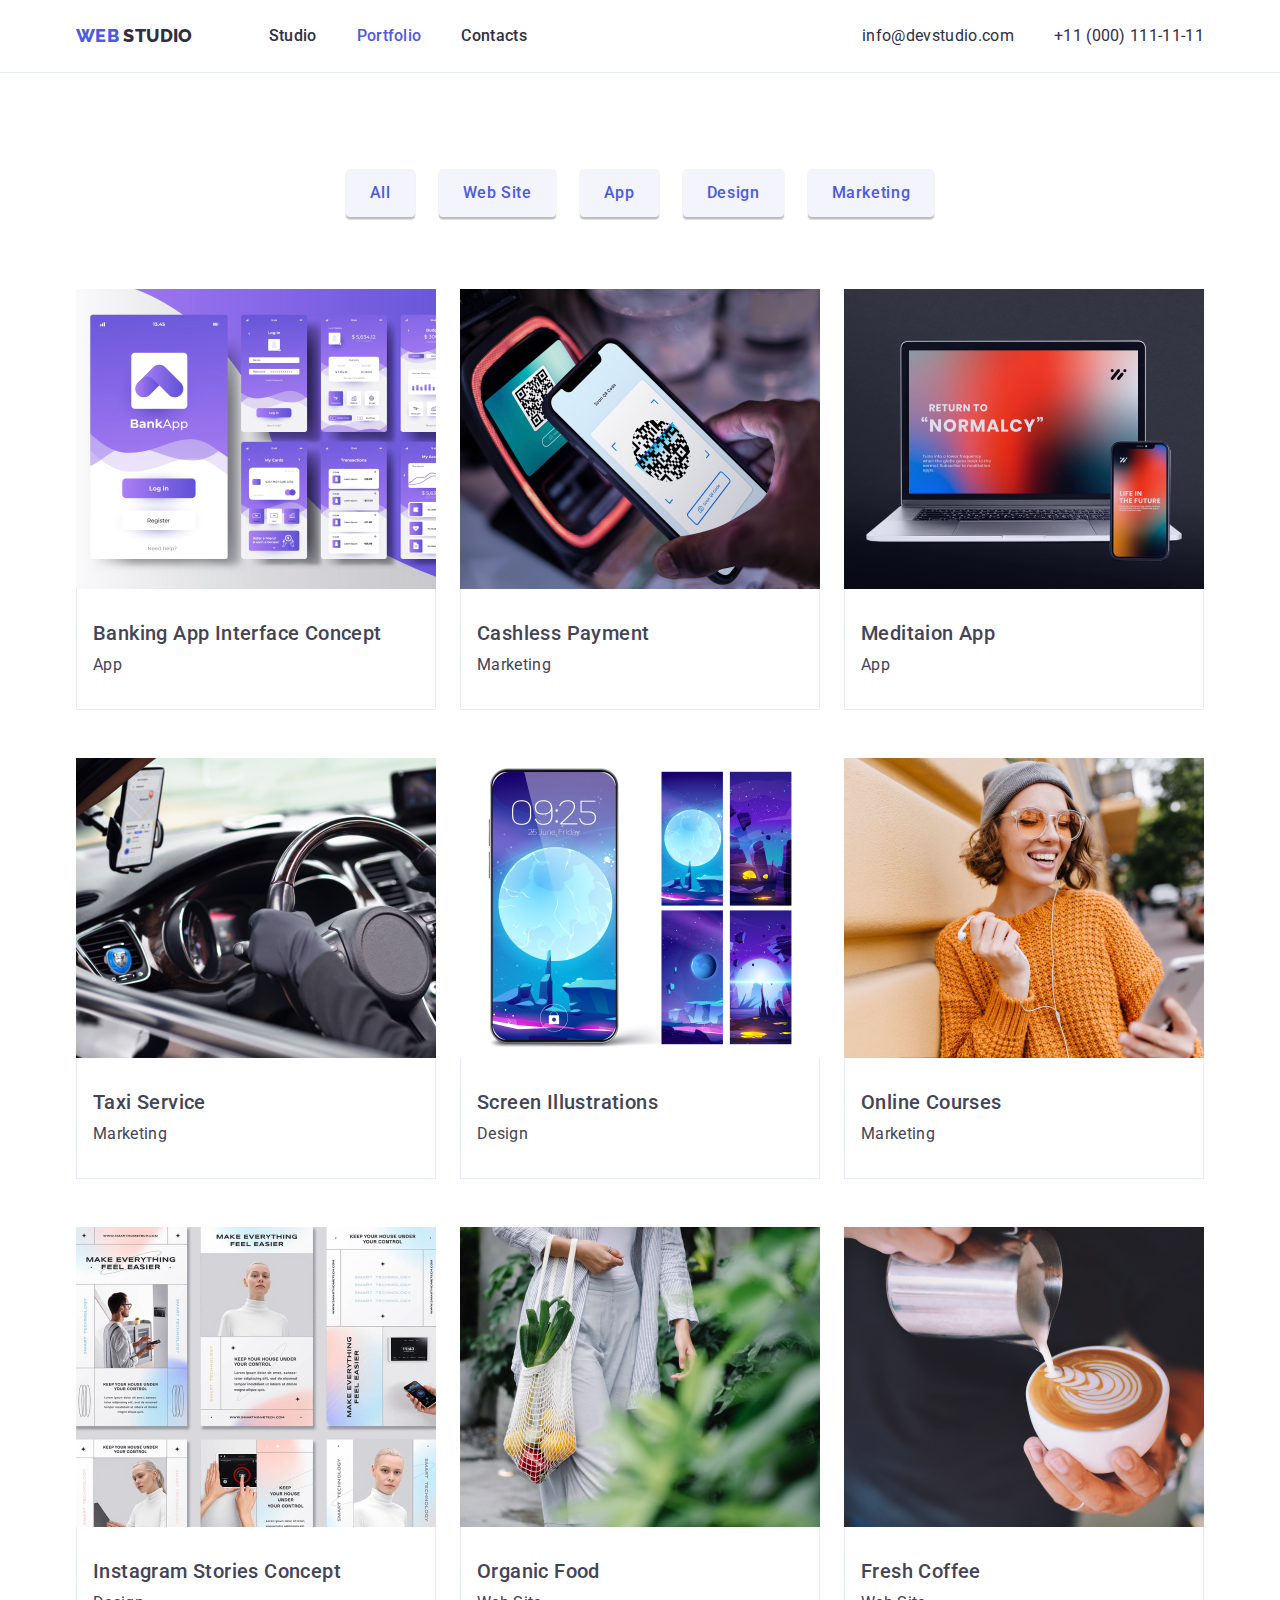
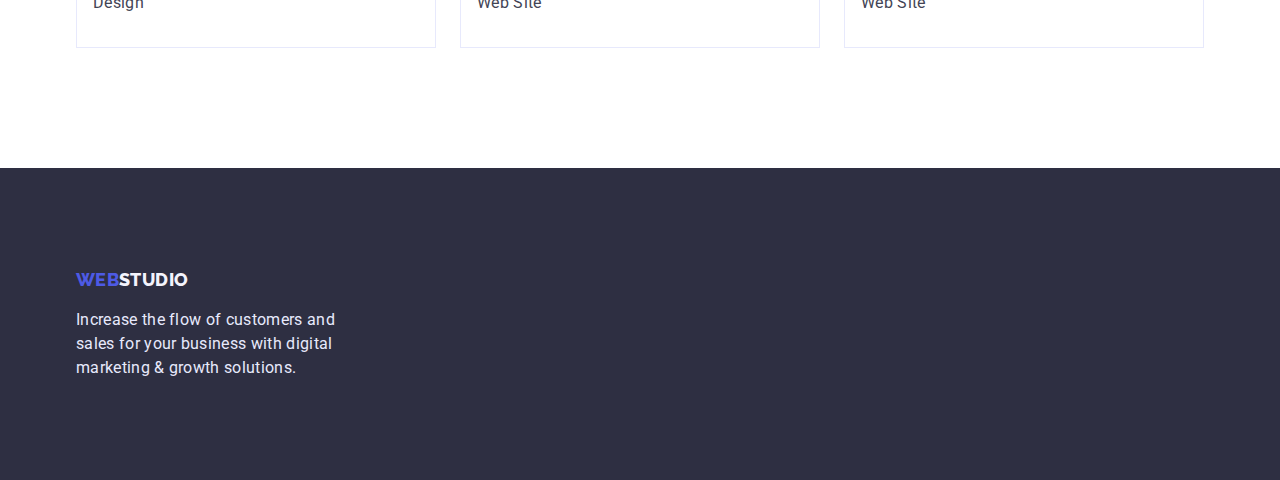
==== portfolio.html @ 1e1773e6 "Initial commit" ====
<!DOCTYPE html>
<html lang="en">
	<head>
		<meta charset="UTF-8" />
		<meta http-equiv="X-UA-Compatible" content="IE=edge" />
		<meta name="viewport" content="width=device-width, initial-scale=1.0" />
		<title>Портфоліо</title>
		<link rel="preconnect" href="https://fonts.googleapis.com" />
		<link rel="preconnect" href="https://fonts.gstatic.com" crossorigin />
		<link
			href="https://fonts.googleapis.com/css2?family=Raleway:wght@800&family=Roboto:wght@400;500;700;900&display=swap"
			rel="stylesheet"
		/>
		<link
			rel="stylesheet"
			href="https://cdnjs.cloudflare.com/ajax/libs/modern-normalize/1.1.0/modern-normalize.min.css"
		/>
		<link rel="stylesheet" href="./css/styles.css" />
	</head>
	<body>
		<header class="header-forborder">
			<div class="container header-full">
				<nav class="header">
					<a href="index.html" class="logo">
						<span>WEB</span>
						STUDIO
					</a>
					<ul class="header-nav">
						<li><a href="index.html">Studio</a></li>
						<li><a href="portfolio.html" class="current">Portfolio</a></li>
						<li><a href="#">Contacts</a></li>
					</ul>
				</nav>
				<ul class="contacts">
					<li><a href="mailto:info@devstudio.com">info@devstudio.com</a></li>
					<li><a href="tel:+110001111111">+11 (000) 111-11-11</a></li>
				</ul>
			</div>
		</header>
		<main>
			<section class="main-cards">
				<div class="container">
					<h1 class="visually-hidden">Portfolio</h1>
					<ul class="portfolio">
						<li>
							<button type="button" class="portfolio-btn">All</button>
						</li>
						<li>
							<button type="button" class="portfolio-btn">Web Site</button>
						</li>
						<li>
							<button type="button" class="portfolio-btn">App</button>
						</li>
						<li>
							<button type="button" class="portfolio-btn">Design</button>
						</li>
						<li>
							<button type="button" class="portfolio-btn">Marketing</button>
						</li>
					</ul>

					<ul class="cards">
						<li class="item">
							<img src="./images/img-p-1.jpg" alt="Banking App Interface Concept" width="360" />
							<div class="card-content">
								<h2>Banking App Interface Concept</h2>
								<p>App</p>
							</div>
						</li>

						<li class="item">
							<img src="./images/img-p-2.jpg" alt="Cashless Payment" width="360" />
							<div class="card-content">
								<h2>Cashless Payment</h2>
								<p>Marketing</p>
							</div>
						</li>

						<li class="item">
							<img src="./images/img-p-3.jpg" alt="Meditaion App" width="360" />
							<div class="card-content">
								<h2>Meditaion App</h2>
								<p>App</p>
							</div>
						</li>

						<li class="item">
							<img src="./images/img-p-4.jpg" alt="Taxi Service" width="360" />
							<div class="card-content">
								<h2>Taxi Service</h2>
								<p>Marketing</p>
							</div>
						</li>

						<li class="item">
							<img src="./images/img-p-5.jpg" alt="Screen Illustrations" width="360" />
							<div class="card-content">
								<h2>Screen Illustrations</h2>
								<p>Design</p>
							</div>
						</li>

						<li class="item">
							<img src="./images/img-p-6.jpg" alt="Online Courses" width="360" />
							<div class="card-content">
								<h2>Online Courses</h2>
								<p>Marketing</p>
							</div>
						</li>

						<li class="item">
							<img src="./images/img-p-7.jpg" alt="Instagram Stories Concept" width="360" />
							<div class="card-content">
								<h2>Instagram Stories Concept</h2>
								<p>Design</p>
							</div>
						</li>

						<li class="item">
							<img src="./images/img-p-8.jpg" alt="Organic Food" width="360" />
							<div class="card-content">
								<h2>Organic Food</h2>
								<p>Web Site</p>
							</div>
						</li>

						<li class="item">
							<img src="./images/img-p-9.jpg" alt="Fresh Coffee" width="360" />
							<div class="card-content">
								<h2>Fresh Coffee</h2>
								<p>Web Site</p>
							</div>
						</li>
					</ul>
				</div>
			</section>
		</main>
		<footer>
			<div class="container">
				<a href="index.html" class="logo">
					<span>WEB</span>
					STUDIO
				</a>
				<p class="footer-text">
					Increase the flow of customers and sales for your business with digital marketing & growth solutions.
				</p>
			</div>
		</footer>
	</body>
</html>
---- css/styles.css ----
:root {
	--main-font: "Roboto", sans-serif;
	--secondary-font: "Raleway", sans-serif;

	--primary-bgc: #ffffff;
	--primary-text-color: #ffffff;
	--main-dark: #434455;
	--color-header: #2e2f42;
	--color-h: #2e2f42;
	--footer-bgc: #2e2f42;
	--footer-logo-color: #f4f4fd;
	--footer-text-color: #e7e9fc;
	--portfolio-team-bgc: #f4f4fd;
	--main-blue: #4d5ae5;
	--button-after: #404bbf;
	--order-button-hover: #404bbf;
	--nav-active: #404bbf;

	--card-left-gap: 24px;
	--card-top-gap: 48px;
}

/* Container */

.container {
	margin: 0 auto;
	padding: 0 15px;
	width: 1158px;
}

/* стилі = 0 */

h1,
h2,
h3,
h4,
h5,
h6,
ul,
p {
	margin: 0;
	padding: 0;
}

img {
	display: block;
	max-width: 100%;
	height: auto;
}

.section {
	padding-top: 120px;
	padding-bottom: 120px;
}

body {
	font-family: var(--main-font);
	color: var(--main-dark);
	background-color: var(--primary-bgc);
	font-size: 16px;
	letter-spacing: 0.02em;
}
.logo {
	font-family: var(--secondary-font);
	font-weight: 800;
	font-size: 18px;
	line-height: 1.3333;
	letter-spacing: 0.02em;
	color: var(--color-header);

	display: flex;
	margin-right: 76px;
}
footer .logo {
	color: var(--footer-logo-color);

	margin-bottom: 16px;
}
.logo > span {
	color: var(--main-blue);
}
.logo:visited {
	color: var(--color-header);
}
footer .logo:visited {
	color: var(--footer-logo-color);
}

.header-full {
	display: flex;
	align-items: center;
}

.header {
	display: flex;
}
.header-nav {
	display: flex;

	font-weight: 500;
}

.header-forborder {
	border-bottom: 1px solid var(--footer-text-color);
}

.contacts {
	display: flex;

	margin-left: auto;
}
.contacts li + li {
	margin-left: 40px;
}
.header-full a {
	padding: 24px 0;
	display: block;
}
.header-nav li:not(:last-child) {
	margin-right: 40px;
}

.header-nav a,
.contacts a {
	color: var(--color-header);

	line-height: 1.5;
}

.header-nav a.current {
	color: var(--main-blue);
}

.header-nav a:active,
.header-nav a:focus,
.contacts a:active,
.contacts a:focus,
.header-nav a:hover,
.contacts a:hover {
	color: var(--nav-active);
}

p {
	line-height: 1.5;
}

li {
	list-style-type: none;
}
a {
	text-decoration: none;
}
.business,
footer {
	background-color: var(--footer-bgc);
}
.business {
	padding: 188px 0;
	text-align: center;
}
.business h1 {
	font-weight: 700;
	font-size: 56px;
	line-height: 1.07;
	letter-spacing: 0.02em;
	color: var(--primary-text-color);

	width: 496px;
	margin-bottom: 48px;
	display: block;

	margin-left: auto;
	margin-right: auto;
}

.button-order {
	display: inline-block;
	min-width: 169px;
	height: 56px;

	font-weight: 500;
	color: var(--primary-text-color);
	background-color: var(--main-blue);
	cursor: pointer;
	font-family: var(--main-font);
	font-weight: 500;
	font-size: 16px;
	line-height: 1.5;
	letter-spacing: 0.04em;
	text-align: center;

	border: 0;
	padding: 16px 32px;
	box-shadow: 0px 4px 4px rgba(0, 0, 0, 0.15);
	border-radius: 4px;
}
.button-order:hover {
	background-color: var(--order-button-hover);
}

.advantages {
	padding: 120px 0;
}
.advantages ul {
	display: flex;
	gap: 24px;
}
.advantages-content {
	width: 264px;
}

.advantages-content h3 {
	margin-bottom: 8px;
}
.advantages-text {
	line-height: 1.5;
}

.what-doing-img {
	display: flex;
}
.what-doing-img li + li {
	margin-left: 24px;
}

.what-doing {
	padding-bottom: 120px;
}

.h2-team-centet {
	text-align: center;
}

.team ul {
	display: flex;
}

.team li {
	width: 264px;
	background-color: var(--primary-bgc);
	box-shadow: 0px 1px 6px rgba(46, 47, 66, 0.08), 0px 1px 1px rgba(46, 47, 66, 0.16), 0px 2px 1px rgba(46, 47, 66, 0.08);
	border-radius: 0px 0px 4px 4px;
}

.team li + li {
	margin-left: 24px;
}

.advantages h2,
.what-doing h2,
.team h2 {
	font-weight: 700;
	font-size: 36px;
	line-height: 1.11;
	letter-spacing: 0.02em;
	color: var(--color-h);
	text-align: center;

	margin-bottom: 72px;
}

.team-card-content {
	padding: 32px 16px;
	text-align: center;
}
.advantages h3,
.team h3 {
	font-weight: 500;
	font-size: 20px;
	line-height: 1.2;
	letter-spacing: 0.02em;
	color: var(--color-h);

	margin-bottom: 8px;
}

.portfolio {
	display: flex;
	margin-bottom: 72px;
	justify-content: center;
}
.portfolio li:not(:last-child) {
	margin-right: 24px;
}
.portfolio-btn {
	box-shadow: 0px 3px 1px rgba(0, 0, 0, 0.1), 0px 2px 1px rgba(0, 0, 0, 0.08), 0px 2px 2px rgba(0, 0, 0, 0.12);
	border-radius: 4px;
	border: 0;
	padding: 12px 24px;

	background-color: var(--portfolio-team-bgc);
	font-weight: 500;
	color: var(--main-blue);
	cursor: pointer;

	font-family: var(--main-font);
	font-weight: 500;
	font-size: 16px;
	line-height: 1.5;
	letter-spacing: 0.04em;
}

.portfolio-btn:hover,
.portfolio-btn:focus {
	color: var(--primary-text-color);
	background-color: var(--main-blue);
}
.cards h2 {
	font-weight: 500;
	font-size: 20px;
	line-height: 1.2;
	letter-spacing: 0.02em;
}
.cards h3 {
	line-height: 1.5;
}

.main-cards {
	padding-top: 96px;
	padding-bottom: 120px;
}

.cards {
	display: flex;
	flex-wrap: wrap;
	gap: 48px 24px;
}

.card-content {
	padding-top: 32px;
	padding-left: 16px;
	padding-bottom: 32px;
	border: 1px solid var(--footer-text-color);
	border-top: 0;
}

.item h2 {
	margin-bottom: 8px;
}

.team {
	background-color: var(--portfolio-team-bgc);
	padding-bottom: 120px;
	padding-top: 120px;
}

footer {
	padding-top: 100px;
	padding-bottom: 100px;
}

.footer-text {
	color: var(--footer-text-color);
	line-height: 1.5;
	width: 264px;
}

.visually-hidden {
	position: absolute;
	width: 1px;
	height: 1px;
	margin: -1px;
	border: 0;
	padding: 0;

	white-space: nowrap;
	clip-path: inset(100%);
	clip: rect(0 0 0 0);
	overflow: hidden;
}
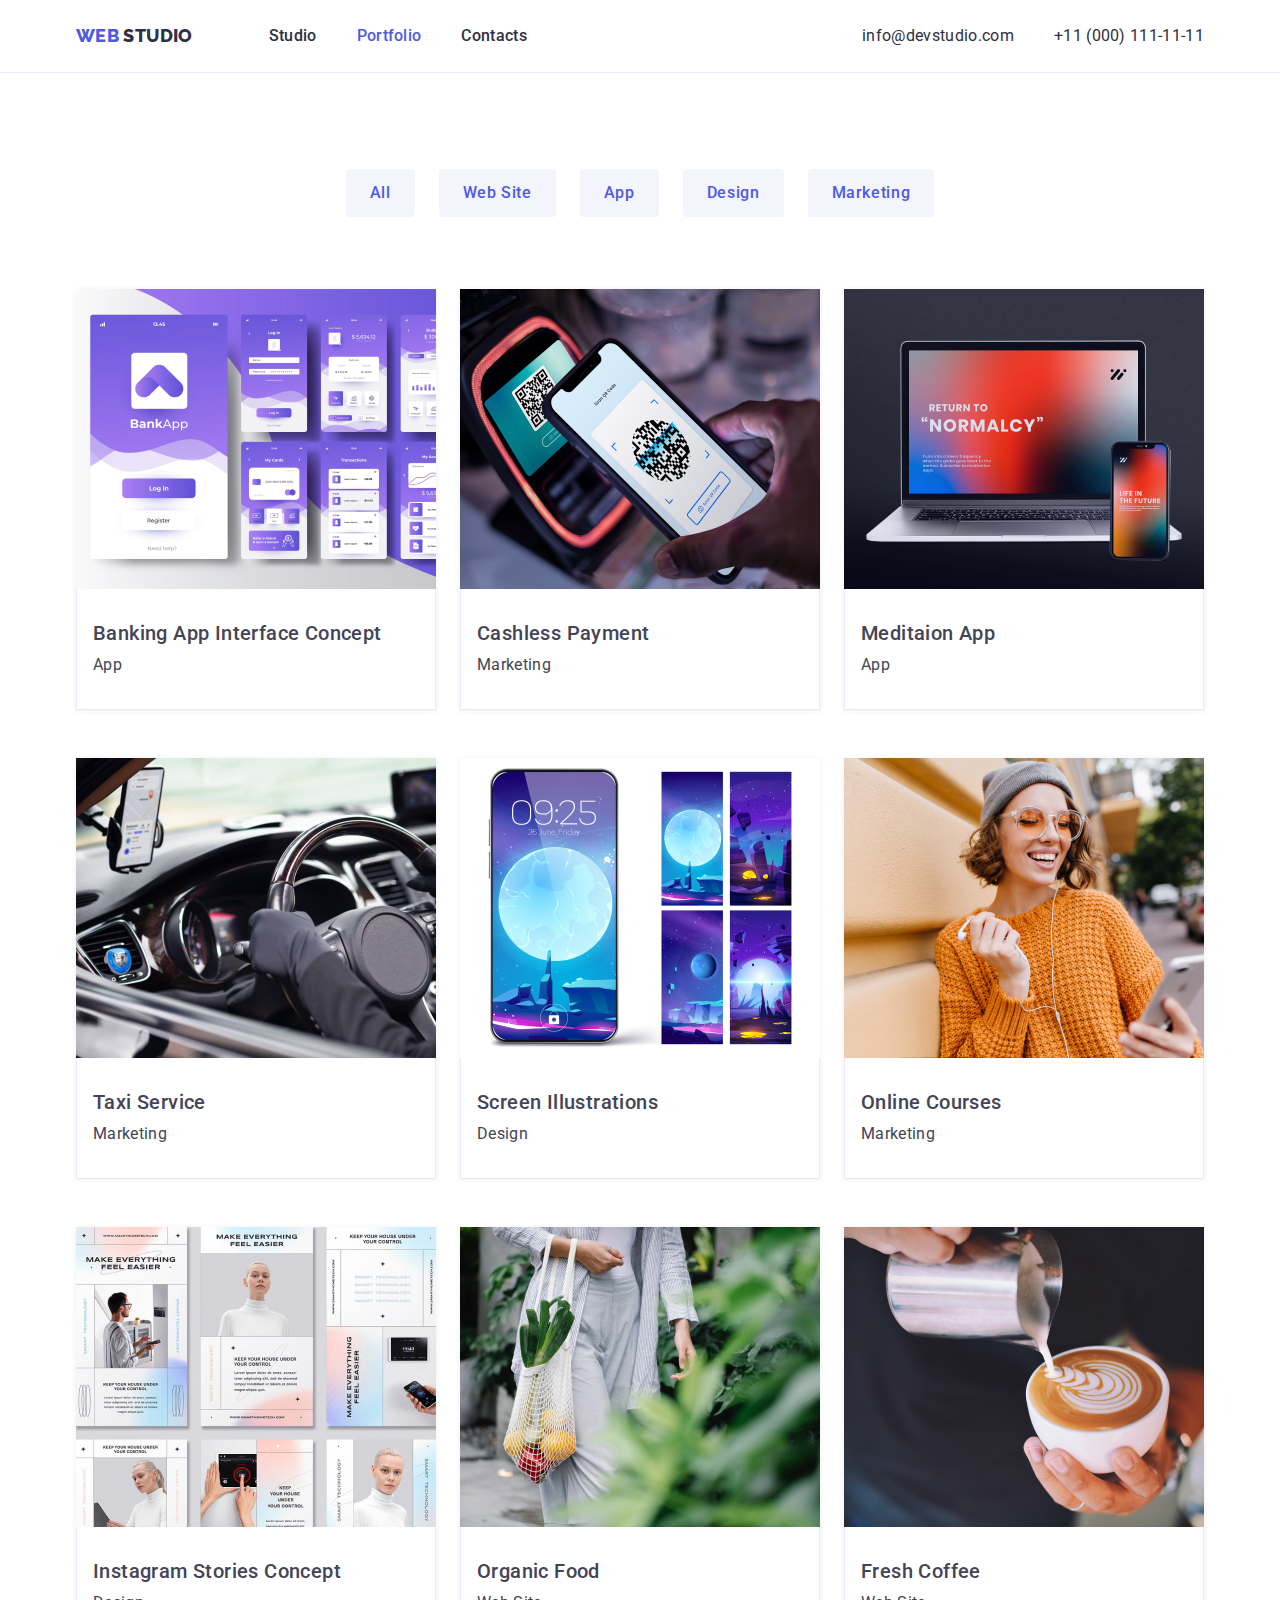
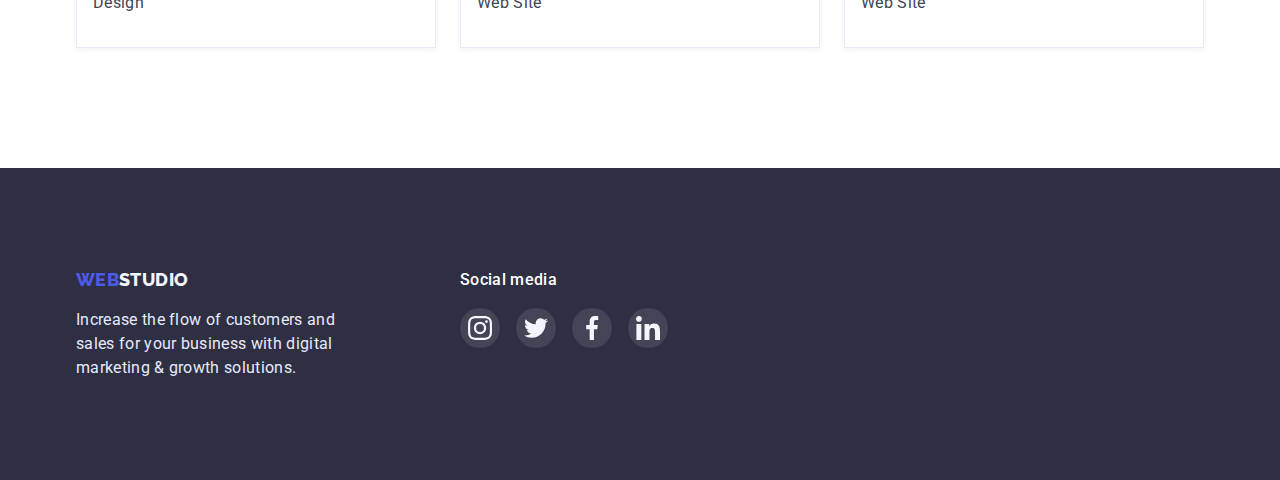
==== commit 3a460532: "26-01 changed" ====
--- a/portfolio.html
+++ b/portfolio.html
@@ -61,89 +61,135 @@
 
 					<ul class="cards">
 						<li class="item">
-							<img src="./images/img-p-1.jpg" alt="Banking App Interface Concept" width="360" />
-							<div class="card-content">
-								<h2>Banking App Interface Concept</h2>
-								<p>App</p>
-							</div>
+							<a href="#" class="card-link">
+								<img src="./images/img-p-1.jpg" alt="Banking App Interface Concept" width="360" />
+								<div class="card-content">
+									<h2>Banking App Interface Concept</h2>
+									<p>App</p>
+								</div>
+							</a>
 						</li>
 
 						<li class="item">
-							<img src="./images/img-p-2.jpg" alt="Cashless Payment" width="360" />
-							<div class="card-content">
-								<h2>Cashless Payment</h2>
-								<p>Marketing</p>
-							</div>
+							<a href="#" class="card-link">
+								<img src="./images/img-p-2.jpg" alt="Cashless Payment" width="360" />
+								<div class="card-content">
+									<h2>Cashless Payment</h2>
+									<p>Marketing</p>
+								</div>
+							</a>
 						</li>
 
 						<li class="item">
-							<img src="./images/img-p-3.jpg" alt="Meditaion App" width="360" />
-							<div class="card-content">
-								<h2>Meditaion App</h2>
-								<p>App</p>
-							</div>
+							<a href="#" class="card-link">
+								<img src="./images/img-p-3.jpg" alt="Meditaion App" width="360" />
+								<div class="card-content">
+									<h2>Meditaion App</h2>
+									<p>App</p>
+								</div>
+							</a>
 						</li>
 
 						<li class="item">
-							<img src="./images/img-p-4.jpg" alt="Taxi Service" width="360" />
-							<div class="card-content">
-								<h2>Taxi Service</h2>
-								<p>Marketing</p>
-							</div>
+							<a href="#" class="card-link">
+								<img src="./images/img-p-4.jpg" alt="Taxi Service" width="360" />
+								<div class="card-content">
+									<h2>Taxi Service</h2>
+									<p>Marketing</p>
+								</div>
+							</a>
 						</li>
 
 						<li class="item">
-							<img src="./images/img-p-5.jpg" alt="Screen Illustrations" width="360" />
-							<div class="card-content">
-								<h2>Screen Illustrations</h2>
-								<p>Design</p>
-							</div>
+							<a href="#" class="card-link">
+								<img src="./images/img-p-5.jpg" alt="Screen Illustrations" width="360" />
+								<div class="card-content">
+									<h2>Screen Illustrations</h2>
+									<p>Design</p>
+								</div>
+							</a>
 						</li>
 
 						<li class="item">
-							<img src="./images/img-p-6.jpg" alt="Online Courses" width="360" />
-							<div class="card-content">
-								<h2>Online Courses</h2>
-								<p>Marketing</p>
-							</div>
+							<a href="#" class="card-link">
+								<img src="./images/img-p-6.jpg" alt="Online Courses" width="360" />
+								<div class="card-content">
+									<h2>Online Courses</h2>
+									<p>Marketing</p>
+								</div>
+							</a>
 						</li>
 
 						<li class="item">
-							<img src="./images/img-p-7.jpg" alt="Instagram Stories Concept" width="360" />
-							<div class="card-content">
-								<h2>Instagram Stories Concept</h2>
-								<p>Design</p>
-							</div>
+							<a href="#" class="card-link">
+								<img src="./images/img-p-7.jpg" alt="Instagram Stories Concept" width="360" />
+								<div class="card-content">
+									<h2>Instagram Stories Concept</h2>
+									<p>Design</p>
+								</div>
+							</a>
 						</li>
 
 						<li class="item">
-							<img src="./images/img-p-8.jpg" alt="Organic Food" width="360" />
-							<div class="card-content">
-								<h2>Organic Food</h2>
-								<p>Web Site</p>
-							</div>
+							<a href="#" class="card-link">
+								<img src="./images/img-p-8.jpg" alt="Organic Food" width="360" />
+								<div class="card-content">
+									<h2>Organic Food</h2>
+									<p>Web Site</p>
+								</div>
+							</a>
 						</li>
 
 						<li class="item">
-							<img src="./images/img-p-9.jpg" alt="Fresh Coffee" width="360" />
-							<div class="card-content">
-								<h2>Fresh Coffee</h2>
-								<p>Web Site</p>
-							</div>
+							<a href="#" class="card-link">
+								<img src="./images/img-p-9.jpg" alt="Fresh Coffee" width="360" />
+								<div class="card-content">
+									<h2>Fresh Coffee</h2>
+									<p>Web Site</p>
+								</div>
+							</a>
 						</li>
 					</ul>
 				</div>
 			</section>
 		</main>
 		<footer>
-			<div class="container">
-				<a href="index.html" class="logo">
-					<span>WEB</span>
-					STUDIO
-				</a>
-				<p class="footer-text">
-					Increase the flow of customers and sales for your business with digital marketing & growth solutions.
-				</p>
+			<div class="container footer-content">
+					<div class="footer-logo">
+						<a href="index.html" class="logo">
+							<span>WEB</span>
+							STUDIO
+						</a>
+						<p class="footer-text">
+							Increase the flow of customers and sales for your business with digital marketing & growth solutions.
+						</p>
+					</div>
+					<div class="footer-media">
+						<p class="footer-text-media">Social media</p>
+						<ul class="footer-soc-media">
+							<li>
+								<a href="#" class="footer-soc-medias"><svg class="soc-medias-icon">
+									<use href="./images/icons.svg#icon-instagram"></use>
+								</svg></a>
+							</li>
+							<li>
+								<a href="#" class="footer-soc-medias"><svg class="soc-medias-icon">
+									<use href="./images/icons.svg#icon-twitter"></use>
+								</svg></a>
+							</li>
+							<li>
+								<a href="#" class="footer-soc-medias"><svg class="soc-medias-icon">
+									<use href="./images/icons.svg#icon-facebook"></use>
+								</svg></a>
+							</li>
+							<li>
+								<a href="#" class="footer-soc-medias"><svg class="soc-medias-icon">
+									<use href="./images/icons.svg#icon-linkedin"></use>
+								</svg></a>
+							</li>
+						</ul>
+					</div>
+				</ul>
 			</div>
 		</footer>
 	</body>
--- a/css/styles.css
+++ b/css/styles.css
@@ -15,6 +15,9 @@
 	--button-after: #404bbf;
 	--order-button-hover: #404bbf;
 	--nav-active: #404bbf;
+	--icons: #8e8f99;
+	--icons-after: #404bbf;
+	--footer-medias-hover: #31d0aa;
 
 	--card-left-gap: 24px;
 	--card-top-gap: 48px;
@@ -157,7 +160,18 @@
 .business {
 	padding: 188px 0;
 	text-align: center;
-}
+	height: 600px;
+	max-width: 1440px;
+	margin-left: auto;
+	margin-right: auto;
+
+	background-image: linear-gradient(to right, rgba(46, 47, 66, 0.7), rgba(46, 47, 66, 0.7)),
+		url("../images/hero-bg-office.jpg");
+	background-size: cover;
+	background-repeat: no-repeat;
+	background-position: center;
+}
+
 .business h1 {
 	font-weight: 700;
 	font-size: 56px;
@@ -216,6 +230,22 @@
 	line-height: 1.5;
 }
 
+.adv-sec-for-icons {
+	display: flex;
+	height: 112px;
+	background-color: var(--portfolio-team-bgc);
+	margin-bottom: 8px;
+
+	align-items: center;
+	justify-content: center;
+	border-radius: 4px;
+}
+
+.adv-icons {
+	height: 64px;
+	width: 64px;
+}
+
 .what-doing-img {
 	display: flex;
 }
@@ -235,7 +265,7 @@
 	display: flex;
 }
 
-.team li {
+.team-card {
 	width: 264px;
 	background-color: var(--primary-bgc);
 	box-shadow: 0px 1px 6px rgba(46, 47, 66, 0.08), 0px 1px 1px rgba(46, 47, 66, 0.16), 0px 2px 1px rgba(46, 47, 66, 0.08);
@@ -246,9 +276,40 @@
 	margin-left: 24px;
 }
 
+.team-media {
+	display: flex;
+}
+
+.team-soc-link {
+	display: inline-block;
+}
+
+.team-media .team-soc {
+	display: flex;
+	width: 40px;
+	height: 40px;
+	border-radius: 50%;
+	background-color: var(--main-blue);
+	align-items: center;
+	justify-content: center;
+}
+
+.team-media .team-soc:active,
+.team-media .team-soc:hover,
+.team-media .team-soc:focus {
+	background-color: var(--button-after);
+}
+
+.team-soc-icon {
+	display: inline-block;
+	height: 16px;
+	width: 16px;
+}
+
 .advantages h2,
 .what-doing h2,
-.team h2 {
+.team h2,
+.customers h2 {
 	font-weight: 700;
 	font-size: 36px;
 	line-height: 1.11;
@@ -263,6 +324,11 @@
 	padding: 32px 16px;
 	text-align: center;
 }
+
+.team-card-content p {
+	margin-bottom: 8px;
+}
+
 .advantages h3,
 .team h3 {
 	font-weight: 500;
@@ -283,7 +349,6 @@
 	margin-right: 24px;
 }
 .portfolio-btn {
-	box-shadow: 0px 3px 1px rgba(0, 0, 0, 0.1), 0px 2px 1px rgba(0, 0, 0, 0.08), 0px 2px 2px rgba(0, 0, 0, 0.12);
 	border-radius: 4px;
 	border: 0;
 	padding: 12px 24px;
@@ -301,9 +366,11 @@
 }
 
 .portfolio-btn:hover,
-.portfolio-btn:focus {
+.portfolio-btn:focus,
+.portfolio-btn:active {
 	color: var(--primary-text-color);
 	background-color: var(--main-blue);
+	box-shadow: 0px 3px 1px rgba(0, 0, 0, 0.1), 0px 2px 1px rgba(0, 0, 0, 0.08), 0px 2px 2px rgba(0, 0, 0, 0.12);
 }
 .cards h2 {
 	font-weight: 500;
@@ -334,6 +401,19 @@
 	border-top: 0;
 }
 
+.card-link {
+	display: block;
+	outline: 1px solid var(--footer-text-color: );
+	box-shadow: 0px 1px 6px rgba(46, 47, 66, 0.08);
+	color: var(--main-dark);
+}
+
+.card-link:hover,
+.card-link:focus {
+	outline: 0.5px solid var(--portfolio-team-bgc)
+	box-shadow: 0px 1px 6px rgba(46, 47, 66, 0.08), 0px 1px 1px rgba(46, 47, 66, 0.16), 0px 2px 1px rgba(46, 47, 66, 0.08);
+}
+
 .item h2 {
 	margin-bottom: 8px;
 }
@@ -344,6 +424,40 @@
 	padding-top: 120px;
 }
 
+.customers h2 {
+	margin-bottom: 72px;
+}
+
+.customers-list {
+	display: flex;
+	gap: 24px;
+}
+
+.custom-icons {
+	width: 168px;
+	height: 88px;
+	text-align: center;
+	border: 1px solid currentColor;
+	border-radius: 4px;
+	color: var(--icons);
+
+	display: flex;
+	justify-content: center;
+	align-items: center;
+}
+
+.custom-icons-svg {
+	display: inline-block;
+	fill: currentColor;
+}
+
+.custom-icons:hover,
+.custom-icons:active,
+.custom-icons:focus {
+	color: var(--icons-after);
+	border: 1px solid var(--icons-after);
+}
+
 footer {
 	padding-top: 100px;
 	padding-bottom: 100px;
@@ -353,6 +467,45 @@
 	color: var(--footer-text-color);
 	line-height: 1.5;
 	width: 264px;
+}
+
+.footer-content {
+	display: flex;
+	gap: 120px;
+}
+
+.footer-text-media {
+	font-weight: 500;
+	color: var(--primary-text-color);
+	line-height: 1.5;
+
+	margin-bottom: 16px;
+}
+
+.footer-soc-media {
+	display: flex;
+	gap: 16px;
+}
+
+.footer-soc-medias {
+	display: flex;
+	height: 40px;
+	width: 40px;
+	border-radius: 50%;
+	background-color: rgba(255, 255, 255, 0.1);
+	justify-content: center;
+	align-items: center;
+}
+
+.footer-soc-medias:hover,
+.footer-soc-medias:active,
+.footer-soc-medias:focus {
+	background-color: var(--footer-medias-hover);
+}
+
+.soc-medias-icon {
+	height: 24px;
+	width: 24px;
 }
 
 .visually-hidden {
